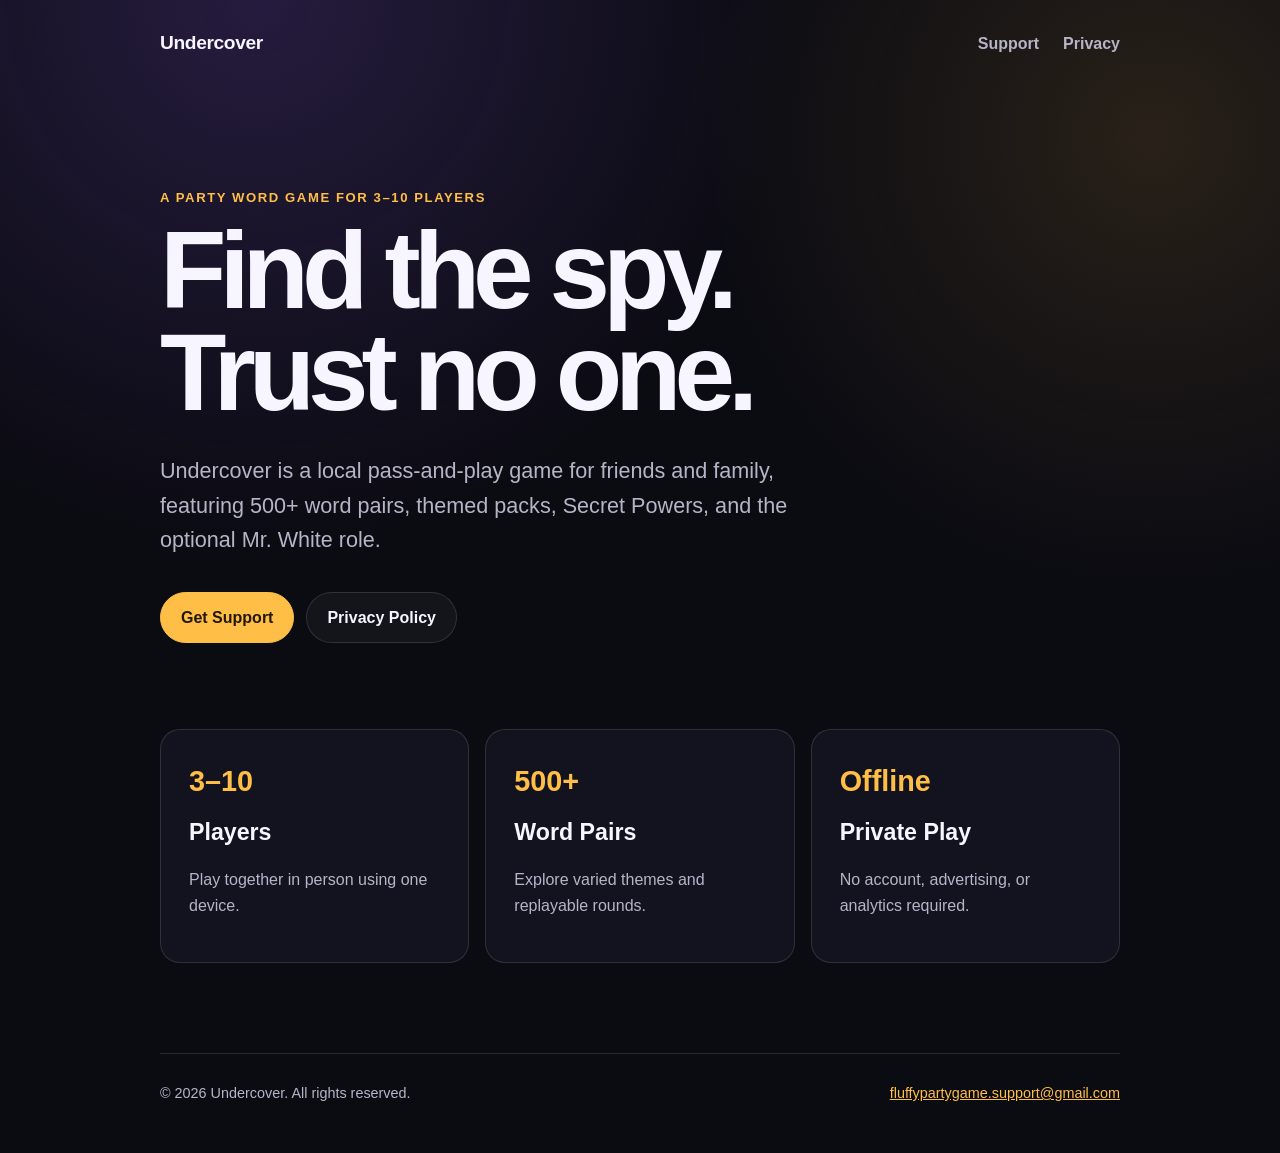
==== index.html @ 91cb7058 "Create Undercover support site" ====
<!doctype html>
<html lang="en">
<head>
    <meta charset="utf-8">
    <meta name="viewport" content="width=device-width, initial-scale=1">
    <meta name="description" content="Official support and privacy information for Undercover, the party word game for 3–10 players.">
    <title>Undercover — Party Game Support</title>
    <link rel="stylesheet" href="styles.css">
</head>
<body>
    <header class="site-header">
        <a class="brand" href="index.html">Undercover</a>
        <nav aria-label="Main navigation">
            <a href="support.html">Support</a>
            <a href="privacy.html">Privacy</a>
        </nav>
    </header>

    <main>
        <section class="hero">
            <p class="eyebrow">A party word game for 3–10 players</p>
            <h1>Find the spy.<br>Trust no one.</h1>
            <p class="intro">Undercover is a local pass-and-play game for friends and family, featuring 500+ word pairs, themed packs, Secret Powers, and the optional Mr. White role.</p>
            <div class="actions">
                <a class="button primary" href="support.html">Get Support</a>
                <a class="button secondary" href="privacy.html">Privacy Policy</a>
            </div>
        </section>

        <section class="features" aria-label="Game features">
            <article>
                <span>3–10</span>
                <h2>Players</h2>
                <p>Play together in person using one device.</p>
            </article>
            <article>
                <span>500+</span>
                <h2>Word Pairs</h2>
                <p>Explore varied themes and replayable rounds.</p>
            </article>
            <article>
                <span>Offline</span>
                <h2>Private Play</h2>
                <p>No account, advertising, or analytics required.</p>
            </article>
        </section>
    </main>

    <footer>
        <p>© 2026 Undercover. All rights reserved.</p>
        <p><a href="mailto:fluffypartygame.support@gmail.com">fluffypartygame.support@gmail.com</a></p>
    </footer>
</body>
</html>
---- styles.css ----
:root {
    color-scheme: dark;
    --background: #0b0b12;
    --surface: #151522;
    --surface-light: #202034;
    --text: #f7f5ff;
    --muted: #b8b4c8;
    --accent: #ffbf47;
    --accent-dark: #231807;
    --border: rgba(255, 255, 255, 0.12);
    --max-width: 960px;
}

* {
    box-sizing: border-box;
}

html {
    background: var(--background);
}

body {
    min-height: 100vh;
    margin: 0;
    color: var(--text);
    background:
        radial-gradient(circle at 20% 0%, rgba(116, 78, 194, 0.25), transparent 34rem),
        radial-gradient(circle at 90% 12%, rgba(255, 191, 71, 0.12), transparent 28rem),
        var(--background);
    font-family: -apple-system, BlinkMacSystemFont, "Segoe UI", sans-serif;
    line-height: 1.6;
}

a {
    color: var(--accent);
}

.site-header,
main,
footer {
    width: min(calc(100% - 40px), var(--max-width));
    margin-inline: auto;
}

.site-header {
    display: flex;
    align-items: center;
    justify-content: space-between;
    padding-block: 28px;
}

.brand {
    color: var(--text);
    font-size: 1.2rem;
    font-weight: 800;
    letter-spacing: -0.02em;
    text-decoration: none;
}

nav {
    display: flex;
    gap: 24px;
}

nav a {
    color: var(--muted);
    font-weight: 600;
    text-decoration: none;
}

nav a:hover,
nav a.active {
    color: var(--text);
}

.hero {
    padding: 100px 0 86px;
}

.eyebrow {
    margin: 0 0 12px;
    color: var(--accent);
    font-size: 0.82rem;
    font-weight: 800;
    letter-spacing: 0.12em;
    text-transform: uppercase;
}

h1 {
    max-width: 800px;
    margin: 0;
    font-size: clamp(3rem, 9vw, 6.8rem);
    letter-spacing: -0.065em;
    line-height: 0.94;
}

.intro,
.lead {
    max-width: 700px;
    margin: 30px 0;
    color: var(--muted);
    font-size: clamp(1.1rem, 2.3vw, 1.35rem);
}

.actions {
    display: flex;
    flex-wrap: wrap;
    gap: 12px;
    margin-top: 34px;
}

.button {
    display: inline-block;
    padding: 12px 20px;
    border: 1px solid var(--border);
    border-radius: 999px;
    font-weight: 750;
    text-decoration: none;
}

.button.primary {
    border-color: var(--accent);
    color: var(--accent-dark);
    background: var(--accent);
}

.button.secondary {
    color: var(--text);
    background: rgba(255, 255, 255, 0.04);
}

.features {
    display: grid;
    grid-template-columns: repeat(3, 1fr);
    gap: 16px;
    padding-bottom: 90px;
}

.features article,
.card,
details {
    border: 1px solid var(--border);
    border-radius: 20px;
    background: rgba(21, 21, 34, 0.88);
}

.features article {
    padding: 28px;
}

.features span {
    color: var(--accent);
    font-size: 1.8rem;
    font-weight: 850;
}

h2 {
    margin: 0.4em 0;
    font-size: 1.45rem;
}

.features p,
.card p,
.policy p,
details p {
    color: var(--muted);
}

.content-page {
    max-width: 760px;
    padding: 80px 0 100px;
}

.content-page h1 {
    font-size: clamp(3rem, 8vw, 5rem);
}

.card {
    margin: 48px 0;
    padding: 28px;
}

.email {
    font-size: clamp(1rem, 3vw, 1.25rem);
    font-weight: 750;
    overflow-wrap: anywhere;
}

.faq h2 {
    margin-bottom: 18px;
}

details {
    margin: 12px 0;
    padding: 18px 22px;
}

summary {
    cursor: pointer;
    font-weight: 750;
}

.policy section {
    margin-top: 42px;
}

footer {
    display: flex;
    justify-content: space-between;
    gap: 20px;
    padding: 28px 0 48px;
    border-top: 1px solid var(--border);
    color: var(--muted);
    font-size: 0.9rem;
}

footer p {
    margin: 0;
}

@media (max-width: 700px) {
    .hero {
        padding-top: 64px;
    }

    .features {
        grid-template-columns: 1fr;
    }

    footer {
        flex-direction: column;
    }
}
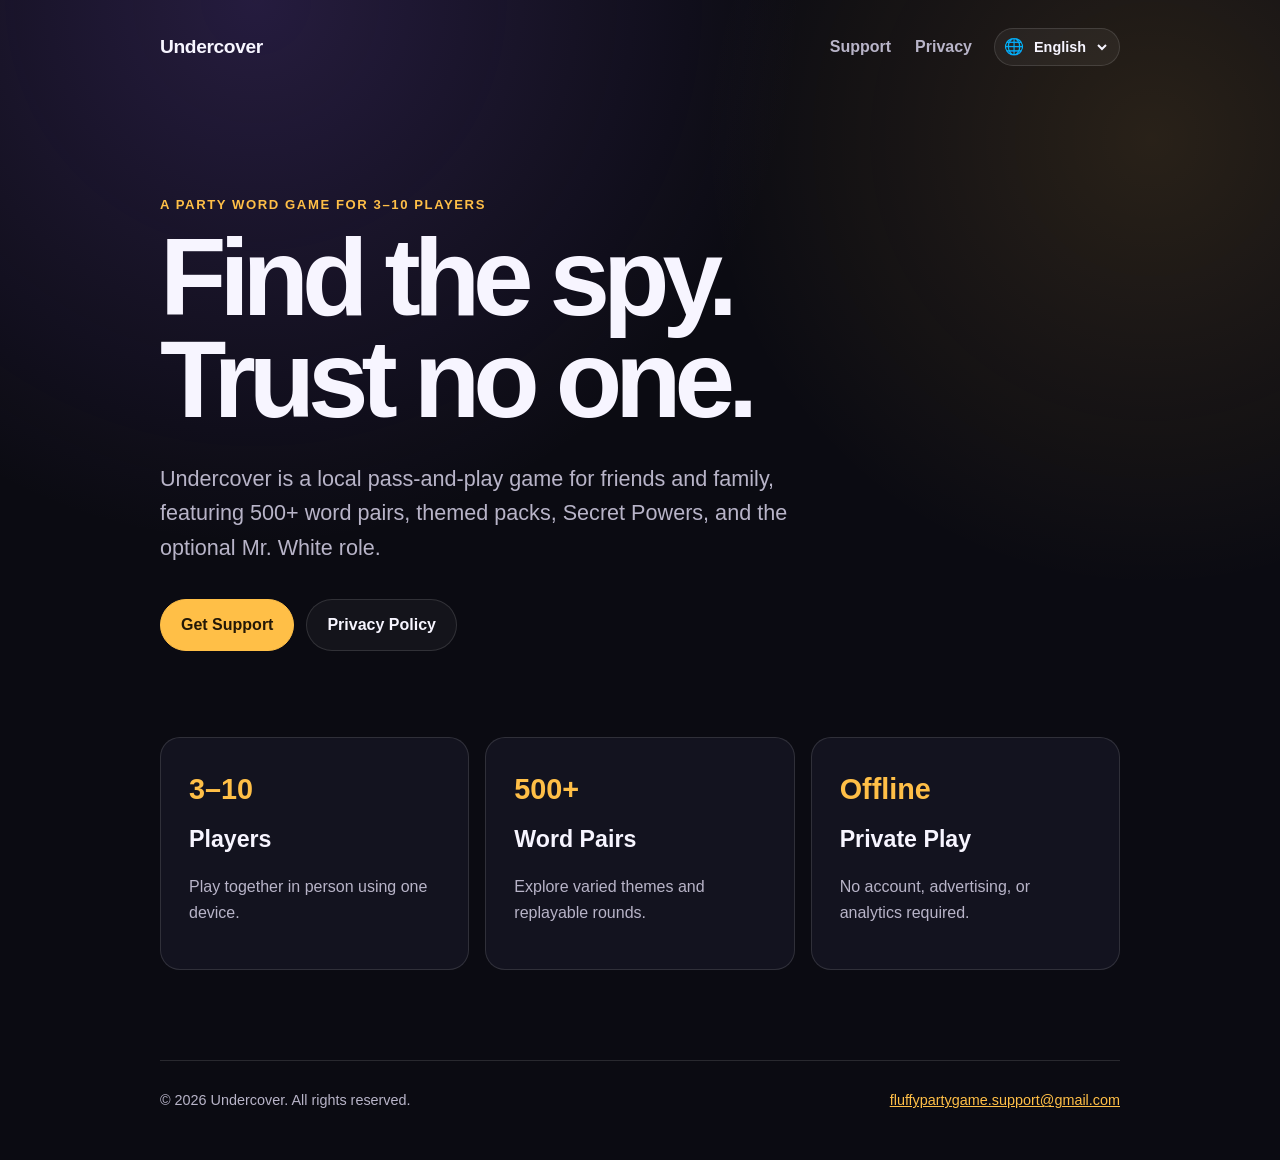
==== commit 175c9fa2: "Localize support and privacy pages" ====
--- a/index.html
+++ b/index.html
@@ -3,51 +3,68 @@
 <head>
     <meta charset="utf-8">
     <meta name="viewport" content="width=device-width, initial-scale=1">
-    <meta name="description" content="Official support and privacy information for Undercover, the party word game for 3–10 players.">
-    <title>Undercover — Party Game Support</title>
+    <meta name="description" content="Official support and privacy information for Undercover, the party word game for 3–10 players." data-i18n-content="home.metaDescription">
+    <title data-i18n="home.title">Undercover — Party Game Support</title>
     <link rel="stylesheet" href="styles.css">
+    <script src="i18n.js" defer></script>
 </head>
 <body>
     <header class="site-header">
         <a class="brand" href="index.html">Undercover</a>
-        <nav aria-label="Main navigation">
-            <a href="support.html">Support</a>
-            <a href="privacy.html">Privacy</a>
-        </nav>
+        <div class="header-actions">
+            <nav data-i18n-aria-label="common.mainNavigation" aria-label="Main navigation">
+                <a href="support.html" data-i18n="common.support">Support</a>
+                <a href="privacy.html" data-i18n="common.privacy">Privacy</a>
+            </nav>
+            <label class="language-control">
+                <span class="visually-hidden" data-i18n="common.language">Language</span>
+                <span aria-hidden="true">🌐</span>
+                <select class="language-select" data-language-select aria-label="Language">
+                    <option value="en">English</option>
+                    <option value="zh-Hans">简体中文</option>
+                    <option value="zh-Hant">繁體中文</option>
+                    <option value="ja">日本語</option>
+                    <option value="de">Deutsch</option>
+                    <option value="fr">Français</option>
+                    <option value="es">Español</option>
+                    <option value="ko">한국어</option>
+                </select>
+            </label>
+        </div>
     </header>
 
     <main>
         <section class="hero">
-            <p class="eyebrow">A party word game for 3–10 players</p>
-            <h1>Find the spy.<br>Trust no one.</h1>
-            <p class="intro">Undercover is a local pass-and-play game for friends and family, featuring 500+ word pairs, themed packs, Secret Powers, and the optional Mr. White role.</p>
+            <p class="eyebrow" data-i18n="home.eyebrow">A party word game for 3–10 players</p>
+            <h1 data-i18n-html="home.heading">Find the spy.<br>Trust no one.</h1>
+            <p class="intro" data-i18n="home.intro">Undercover is a local pass-and-play game for friends and family, featuring 500+ word pairs, themed packs, Secret Powers, and the optional Mr. White role.</p>
             <div class="actions">
-                <a class="button primary" href="support.html">Get Support</a>
-                <a class="button secondary" href="privacy.html">Privacy Policy</a>
+                <a class="button primary" href="support.html" data-i18n="home.getSupport">Get Support</a>
+                <a class="button secondary" href="privacy.html" data-i18n="common.privacyPolicy">Privacy Policy</a>
             </div>
         </section>
 
         <section class="features" aria-label="Game features">
             <article>
                 <span>3–10</span>
-                <h2>Players</h2>
-                <p>Play together in person using one device.</p>
+                <h2 data-i18n="home.players">Players</h2>
+                <p data-i18n="home.playersDescription">Play together in person using one device.</p>
             </article>
             <article>
                 <span>500+</span>
-                <h2>Word Pairs</h2>
-                <p>Explore varied themes and replayable rounds.</p>
+                <h2 data-i18n="home.wordPairs">Word Pairs</h2>
+                <p data-i18n="home.wordPairsDescription">Explore varied themes and replayable rounds.</p>
             </article>
             <article>
-                <span>Offline</span>
-                <h2>Private Play</h2>
-                <p>No account, advertising, or analytics required.</p>
+                <span data-i18n="home.offline">Offline</span>
+                <h2 data-i18n="home.privatePlay">Private Play</h2>
+                <p data-i18n="home.privatePlayDescription">No account, advertising, or analytics required.</p>
             </article>
         </section>
     </main>
 
     <footer>
-        <p>© 2026 Undercover. All rights reserved.</p>
+        <p data-i18n="common.copyright">© 2026 Undercover. All rights reserved.</p>
         <p><a href="mailto:fluffypartygame.support@gmail.com">fluffypartygame.support@gmail.com</a></p>
     </footer>
 </body>
--- a/styles.css
+++ b/styles.css
@@ -62,6 +62,56 @@
     gap: 24px;
 }
 
+.header-actions {
+    display: flex;
+    align-items: center;
+    gap: 22px;
+}
+
+.language-control {
+    display: flex;
+    align-items: center;
+    gap: 6px;
+    min-height: 38px;
+    padding: 5px 9px;
+    border: 1px solid var(--border);
+    border-radius: 999px;
+    background: rgba(255, 255, 255, 0.05);
+}
+
+.language-select {
+    max-width: 118px;
+    border: 0;
+    color: var(--text);
+    background: transparent;
+    font: inherit;
+    font-size: 0.9rem;
+    font-weight: 650;
+    cursor: pointer;
+}
+
+.language-select:focus-visible {
+    outline: 2px solid var(--accent);
+    outline-offset: 4px;
+}
+
+.language-select option {
+    color: #111;
+    background: #fff;
+}
+
+.visually-hidden {
+    position: absolute;
+    width: 1px;
+    height: 1px;
+    padding: 0;
+    margin: -1px;
+    overflow: hidden;
+    clip: rect(0, 0, 0, 0);
+    white-space: nowrap;
+    border: 0;
+}
+
 nav a {
     color: var(--muted);
     font-weight: 600;
@@ -219,6 +269,21 @@
 }
 
 @media (max-width: 700px) {
+    .site-header {
+        align-items: flex-start;
+        gap: 16px;
+    }
+
+    .header-actions {
+        align-items: flex-end;
+        flex-direction: column-reverse;
+        gap: 12px;
+    }
+
+    nav {
+        gap: 16px;
+    }
+
     .hero {
         padding-top: 64px;
     }
